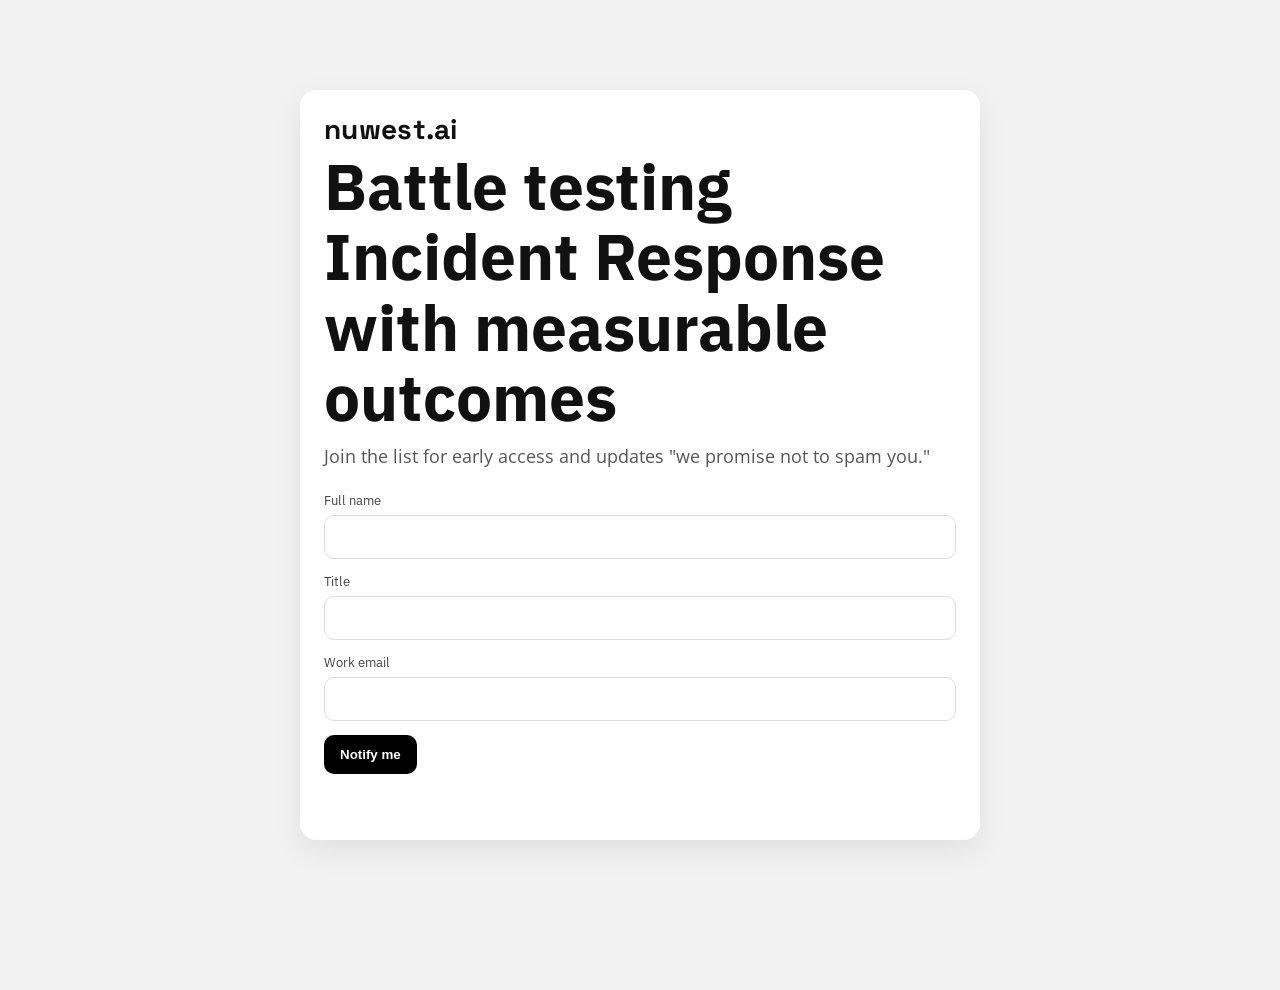
==== coming soon webpage/index.html @ dcfb5a33 "Add files via upload nuwest.ai coming soon site files" ====
<!doctype html>
<html lang="en">
<head>
  <meta charset="utf-8" />
  <meta name="viewport" content="width=device-width,initial-scale=1" />
  <title>nuwest.ai — Coming Soon</title>

  <!-- Fonts -->
  <link href="https://fonts.googleapis.com/css2?family=Space+Grotesk:wght@600;700&family=IBM+Plex+Sans:wght@600&family=Open+Sans:wght@400;600&display=swap" rel="stylesheet">

  <!-- Use your existing CSS file name. If your bucket has style.css, keep this: -->
  <link rel="stylesheet" href="style.css" />
</head>
<body>
  <main class="container">
    <h1 class="brand" style="font-family:'Space Grotesk',sans-serif;">nuwest.ai</h1>
    <h1>Battle testing Incident Response with measurable outcomes</h1>
    <p class="lead">Join the list for early access and updates "we promise not to spam you."</p>

    <form id="subscribeForm" novalidate>
      <div class="field">
        <label for="name">Full name</label>
        <input id="name"  name="name"  type="text" required autocomplete="name"  maxlength="100">
      </div>

      <div class="field">
        <label for="title">Title</label>
        <input id="title" name="title" type="text" autocomplete="organization-title" maxlength="100">

      </div>

      <div class="field">
        <label for="email">Work email</label>
        <input id="email" name="email" type="email" required autocomplete="email" maxlength="254">
      </div>

      <button type="submit">Notify me</button>
      <div id="status" role="status" aria-live="polite"></div>
    </form>
  </main>

  <script src="script.js"></script>
</body>
</html>
---- coming soon webpage/style.css ----
/* === nuwest.ai Coming Soon (enhanced) === */
:root{
  --bg:#f2f2f2; --ink:#111; --muted:#555; --accent:#0a7cff;
  --radius:16px; --max:680px;
}
*{box-sizing:border-box}
html,body{margin:0;height:100%}
body{
  background:var(--bg);
  color:var(--ink);
  font-family:'Open Sans', Arial, sans-serif;
}
.container{
  max-width:var(--max);
  margin:10vh auto 6vh;
  padding:24px;
  background:#fff;
  border-radius:var(--radius);
  box-shadow:0 10px 30px rgba(0,0,0,.08);
}
.brand{
  font-family:'Space Grotesk', sans-serif;
  font-size:28px; font-weight:700; letter-spacing:.3px;
  margin:0 0 6px;
}
h1{
  font-family:'IBM Plex Sans', sans-serif;
  font-weight:700;
  font-size: clamp(40px, 6vw, 64px);   /* <<< bigger, responsive */
  line-height:1.1;
  margin:6px 0 12px;
}
p.lead{
  margin:0 0 24px;
  color:var(--muted);
  font-size: clamp(16px, 2.2vw, 18px);
}
form{
  display:flex; flex-direction:column; gap:14px;
  text-align:left;
}
label{
  font-family:'IBM Plex Sans', sans-serif;
  font-size:13px; color:#444; margin-bottom:6px; display:block;
}
.field input{
  width:100%; padding:12px 14px; font-size:16px;
  border:1px solid #ddd; border-radius:10px; outline:none;
}
.field input:focus{
  border-color:var(--accent);
  box-shadow:0 0 0 3px rgba(10,124,255,.15);
}
button{
  align-self:flex-start;
  padding:12px 16px; border:0; border-radius:10px;
  background:#000; color:#fff; font-weight:700; cursor:pointer;
}
button:disabled{opacity:.6; cursor:not-allowed}
#status{margin-top:8px; min-height:20px; color:var(--accent); font-size:14px}
footer{max-width:var(--max); margin:18px auto; color:var(--muted); text-align:center}
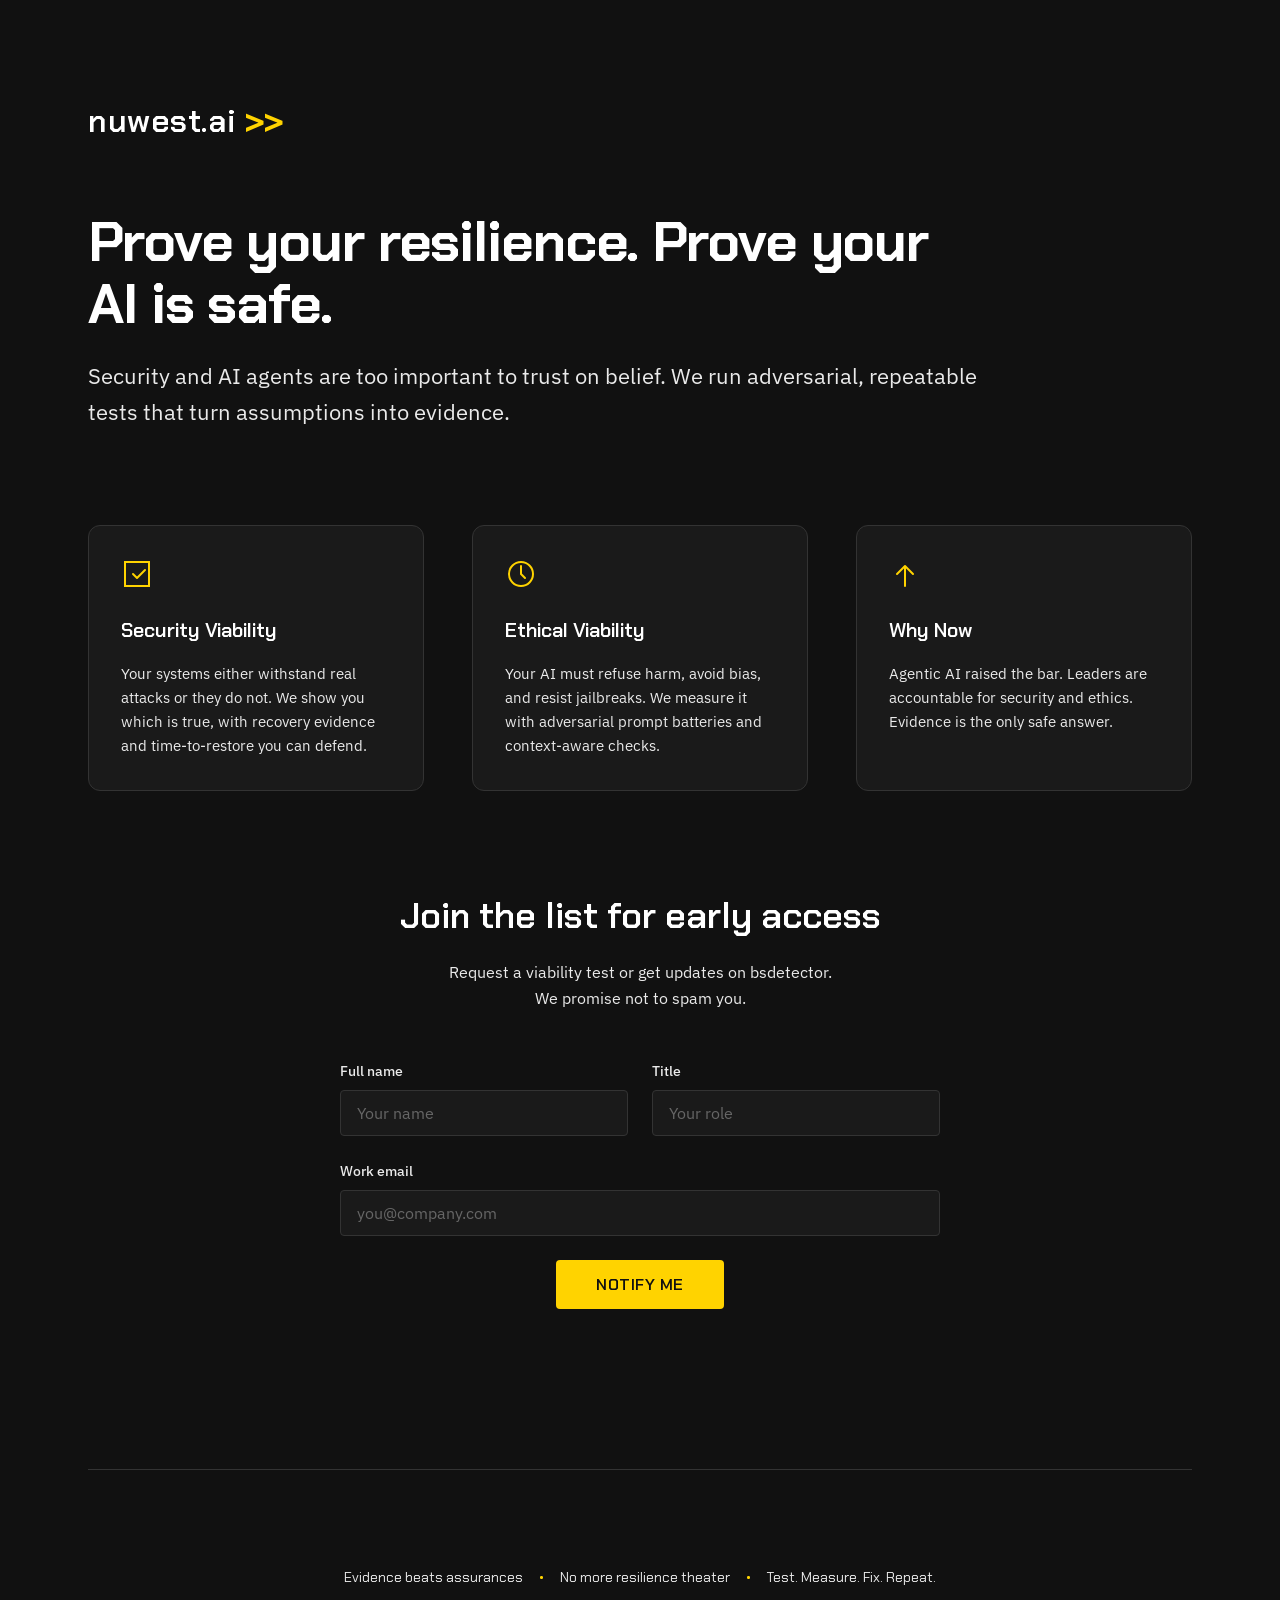
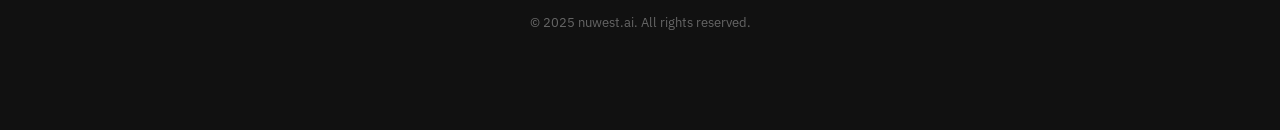
==== commit 58b22260: "Complete Phase 1 MVP - Brand-compliant lead capture page Rebuilt coming soon page with nuwest.ai bra" ====
--- a/coming soon webpage/index.html
+++ b/coming soon webpage/index.html
@@ -3,40 +3,110 @@
 <head>
   <meta charset="utf-8" />
   <meta name="viewport" content="width=device-width,initial-scale=1" />
-  <title>nuwest.ai — Coming Soon</title>
+  <title>nuwest.ai — Prove your resilience. Prove your AI is safe.</title>
+  <meta name="description" content="Security and AI agents are too important to trust on belief. We run adversarial, repeatable tests that turn assumptions into evidence.">
+
+  <!-- Open Graph / Social -->
+  <meta property="og:type" content="website">
+  <meta property="og:title" content="nuwest.ai — Prove your resilience. Prove your AI is safe.">
+  <meta property="og:description" content="Security and AI agents are too important to trust on belief. We run adversarial, repeatable tests that turn assumptions into evidence.">
+  <meta property="og:image" content="/og-image.png">
 
   <!-- Fonts -->
-  <link href="https://fonts.googleapis.com/css2?family=Space+Grotesk:wght@600;700&family=IBM+Plex+Sans:wght@600&family=Open+Sans:wght@400;600&display=swap" rel="stylesheet">
+  <link rel="preconnect" href="https://fonts.googleapis.com">
+  <link rel="preconnect" href="https://fonts.gstatic.com" crossorigin>
+  <link href="https://fonts.googleapis.com/css2?family=Chakra+Petch:wght@400;500;600;700&family=IBM+Plex+Sans:wght@400;500;600&display=swap" rel="stylesheet">
 
-  <!-- Use your existing CSS file name. If your bucket has style.css, keep this: -->
   <link rel="stylesheet" href="style.css" />
 </head>
 <body>
   <main class="container">
-    <h1 class="brand" style="font-family:'Space Grotesk',sans-serif;">nuwest.ai</h1>
-    <h1>Battle testing Incident Response with measurable outcomes</h1>
-    <p class="lead">Join the list for early access and updates "we promise not to spam you."</p>
+    <!-- Logo -->
+    <div class="logo">
+      <span class="logo-text">nuwest.ai</span>
+      <span class="logo-chevrons">>></span>
+    </div>
 
-    <form id="subscribeForm" novalidate>
-      <div class="field">
-        <label for="name">Full name</label>
-        <input id="name"  name="name"  type="text" required autocomplete="name"  maxlength="100">
+    <!-- Hero Section -->
+    <section class="hero">
+      <h1>Prove your resilience. Prove your AI is safe.</h1>
+      <p class="lead">Security and AI agents are too important to trust on belief. We run adversarial, repeatable tests that turn assumptions into evidence.</p>
+    </section>
+
+    <!-- Value Propositions -->
+    <section class="value-props">
+      <div class="value-card">
+        <div class="value-icon">
+          <svg width="32" height="32" viewBox="0 0 32 32" fill="none" xmlns="http://www.w3.org/2000/svg">
+            <rect x="4" y="4" width="24" height="24" stroke="currentColor" stroke-width="2" fill="none"/>
+            <path d="M12 16L16 20L24 12" stroke="currentColor" stroke-width="2" stroke-linecap="round" stroke-linejoin="round"/>
+          </svg>
+        </div>
+        <h3>Security Viability</h3>
+        <p>Your systems either withstand real attacks or they do not. We show you which is true, with recovery evidence and time-to-restore you can defend.</p>
       </div>
 
-      <div class="field">
-        <label for="title">Title</label>
-        <input id="title" name="title" type="text" autocomplete="organization-title" maxlength="100">
-
+      <div class="value-card">
+        <div class="value-icon">
+          <svg width="32" height="32" viewBox="0 0 32 32" fill="none" xmlns="http://www.w3.org/2000/svg">
+            <circle cx="16" cy="16" r="12" stroke="currentColor" stroke-width="2" fill="none"/>
+            <path d="M16 8V16L20 20" stroke="currentColor" stroke-width="2" stroke-linecap="round" stroke-linejoin="round"/>
+          </svg>
+        </div>
+        <h3>Ethical Viability</h3>
+        <p>Your AI must refuse harm, avoid bias, and resist jailbreaks. We measure it with adversarial prompt batteries and context-aware checks.</p>
       </div>
 
-      <div class="field">
-        <label for="email">Work email</label>
-        <input id="email" name="email" type="email" required autocomplete="email" maxlength="254">
+      <div class="value-card">
+        <div class="value-icon">
+          <svg width="32" height="32" viewBox="0 0 32 32" fill="none" xmlns="http://www.w3.org/2000/svg">
+            <path d="M8 16L16 8L24 16M16 8V28" stroke="currentColor" stroke-width="2" stroke-linecap="round" stroke-linejoin="round"/>
+          </svg>
+        </div>
+        <h3>Why Now</h3>
+        <p>Agentic AI raised the bar. Leaders are accountable for security and ethics. Evidence is the only safe answer.</p>
       </div>
+    </section>
 
-      <button type="submit">Notify me</button>
-      <div id="status" role="status" aria-live="polite"></div>
-    </form>
+    <!-- Lead Capture Form -->
+    <section class="form-section">
+      <h2>Join the list for early access</h2>
+      <p class="form-lead">Request a viability test or get updates on bsdetector.<br>We promise not to spam you.</p>
+
+      <form id="subscribeForm" novalidate>
+        <div class="form-row">
+          <div class="field">
+            <label for="name">Full name</label>
+            <input id="name" name="name" type="text" required autocomplete="name" maxlength="100" placeholder="Your name">
+          </div>
+
+          <div class="field">
+            <label for="title">Title</label>
+            <input id="title" name="title" type="text" autocomplete="organization-title" maxlength="100" placeholder="Your role">
+          </div>
+        </div>
+
+        <div class="field">
+          <label for="email">Work email</label>
+          <input id="email" name="email" type="email" required autocomplete="email" maxlength="254" placeholder="you@company.com">
+        </div>
+
+        <button type="submit">Notify me</button>
+        <div id="status" role="status" aria-live="polite"></div>
+      </form>
+    </section>
+
+    <!-- Footer Taglines -->
+    <footer class="footer">
+      <div class="taglines">
+        <span>Evidence beats assurances</span>
+        <span class="separator">•</span>
+        <span>No more resilience theater</span>
+        <span class="separator">•</span>
+        <span>Test. Measure. Fix. Repeat.</span>
+      </div>
+      <p class="copyright">© 2025 nuwest.ai. All rights reserved.</p>
+    </footer>
   </main>
 
   <script src="script.js"></script>
--- a/coming soon webpage/style.css
+++ b/coming soon webpage/style.css
@@ -1,61 +1,379 @@
-/* === nuwest.ai Coming Soon (enhanced) === */
-:root{
-  --bg:#f2f2f2; --ink:#111; --muted:#555; --accent:#0a7cff;
-  --radius:16px; --max:680px;
-}
-*{box-sizing:border-box}
-html,body{margin:0;height:100%}
-body{
-  background:var(--bg);
-  color:var(--ink);
-  font-family:'Open Sans', Arial, sans-serif;
-}
-.container{
-  max-width:var(--max);
-  margin:10vh auto 6vh;
-  padding:24px;
-  background:#fff;
-  border-radius:var(--radius);
-  box-shadow:0 10px 30px rgba(0,0,0,.08);
-}
-.brand{
-  font-family:'Space Grotesk', sans-serif;
-  font-size:28px; font-weight:700; letter-spacing:.3px;
-  margin:0 0 6px;
-}
-h1{
-  font-family:'IBM Plex Sans', sans-serif;
-  font-weight:700;
-  font-size: clamp(40px, 6vw, 64px);   /* <<< bigger, responsive */
-  line-height:1.1;
-  margin:6px 0 12px;
-}
-p.lead{
-  margin:0 0 24px;
-  color:var(--muted);
-  font-size: clamp(16px, 2.2vw, 18px);
-}
-form{
-  display:flex; flex-direction:column; gap:14px;
-  text-align:left;
-}
-label{
-  font-family:'IBM Plex Sans', sans-serif;
-  font-size:13px; color:#444; margin-bottom:6px; display:block;
-}
-.field input{
-  width:100%; padding:12px 14px; font-size:16px;
-  border:1px solid #ddd; border-radius:10px; outline:none;
-}
-.field input:focus{
-  border-color:var(--accent);
-  box-shadow:0 0 0 3px rgba(10,124,255,.15);
-}
-button{
-  align-self:flex-start;
-  padding:12px 16px; border:0; border-radius:10px;
-  background:#000; color:#fff; font-weight:700; cursor:pointer;
-}
-button:disabled{opacity:.6; cursor:not-allowed}
-#status{margin-top:8px; min-height:20px; color:var(--accent); font-size:14px}
-footer{max-width:var(--max); margin:18px auto; color:var(--muted); text-align:center}
+/* === nuwest.ai — Brand-compliant Dark Theme === */
+
+:root {
+  /* Brand Colors from nuwest_brand_guidelines-v0.2.md */
+  --signal-yellow: #FFD300;
+  --charcoal-black: #111111;
+  --matte-black: #1A1A1A;
+  --white: #FFFFFF;
+  --neutral-gray: #EAEAEA;
+
+  /* Spacing */
+  --space-xs: 8px;
+  --space-sm: 16px;
+  --space-md: 24px;
+  --space-lg: 32px;
+  --space-xl: 48px;
+  --space-2xl: 64px;
+  --space-3xl: 96px;
+
+  /* Border radius */
+  --radius-sm: 4px;
+  --radius-md: 8px;
+  --radius-lg: 12px;
+}
+
+/* === Reset === */
+* {
+  box-sizing: border-box;
+  margin: 0;
+  padding: 0;
+}
+
+html,
+body {
+  height: 100%;
+  margin: 0;
+}
+
+body {
+  background: var(--charcoal-black);
+  color: var(--white);
+  font-family: 'IBM Plex Sans', -apple-system, BlinkMacSystemFont, 'Segoe UI', sans-serif;
+  font-size: 16px;
+  line-height: 1.6;
+  -webkit-font-smoothing: antialiased;
+  -moz-osx-font-smoothing: grayscale;
+}
+
+/* === Container === */
+.container {
+  max-width: 1200px;
+  margin: 0 auto;
+  padding: var(--space-xl) var(--space-md);
+}
+
+@media (min-width: 768px) {
+  .container {
+    padding: var(--space-2xl) var(--space-lg);
+  }
+}
+
+@media (min-width: 1024px) {
+  .container {
+    padding: var(--space-3xl) var(--space-xl);
+  }
+}
+
+/* === Logo === */
+.logo {
+  font-family: 'Chakra Petch', monospace;
+  font-size: clamp(24px, 4vw, 32px);
+  font-weight: 600;
+  letter-spacing: 0.5px;
+  margin-bottom: var(--space-2xl);
+  display: flex;
+  align-items: center;
+  gap: 8px;
+}
+
+.logo-text {
+  color: var(--white);
+}
+
+.logo-chevrons {
+  color: var(--signal-yellow);
+  font-weight: 700;
+}
+
+/* === Hero Section === */
+.hero {
+  margin-bottom: var(--space-3xl);
+  max-width: 900px;
+}
+
+h1 {
+  font-family: 'Chakra Petch', monospace;
+  font-weight: 700;
+  font-size: clamp(36px, 6vw, 56px);
+  line-height: 1.1;
+  margin-bottom: var(--space-md);
+  color: var(--white);
+  letter-spacing: -0.02em;
+}
+
+.lead {
+  font-family: 'IBM Plex Sans', sans-serif;
+  font-size: clamp(18px, 2.5vw, 22px);
+  line-height: 1.6;
+  color: var(--neutral-gray);
+  margin: 0;
+}
+
+/* === Value Propositions === */
+.value-props {
+  display: grid;
+  grid-template-columns: 1fr;
+  gap: var(--space-lg);
+  margin-bottom: var(--space-3xl);
+}
+
+@media (min-width: 768px) {
+  .value-props {
+    grid-template-columns: repeat(3, 1fr);
+    gap: var(--space-xl);
+  }
+}
+
+.value-card {
+  background: var(--matte-black);
+  border: 1px solid #333333;
+  border-radius: var(--radius-lg);
+  padding: var(--space-lg);
+  transition: all 0.3s ease;
+}
+
+.value-card:hover {
+  border-color: var(--signal-yellow);
+  transform: translateY(-4px);
+  box-shadow: 0 8px 24px rgba(255, 211, 0, 0.1);
+}
+
+.value-icon {
+  color: var(--signal-yellow);
+  margin-bottom: var(--space-md);
+  width: 32px;
+  height: 32px;
+}
+
+.value-card h3 {
+  font-family: 'Chakra Petch', monospace;
+  font-size: 20px;
+  font-weight: 600;
+  margin-bottom: var(--space-sm);
+  color: var(--white);
+}
+
+.value-card p {
+  font-size: 15px;
+  line-height: 1.6;
+  color: var(--neutral-gray);
+  margin: 0;
+}
+
+/* === Form Section === */
+.form-section {
+  max-width: 600px;
+  margin: 0 auto var(--space-3xl);
+  text-align: center;
+}
+
+.form-section h2 {
+  font-family: 'Chakra Petch', monospace;
+  font-size: clamp(28px, 4vw, 36px);
+  font-weight: 600;
+  margin-bottom: var(--space-sm);
+  color: var(--white);
+}
+
+.form-lead {
+  font-size: 16px;
+  color: var(--neutral-gray);
+  margin-bottom: var(--space-xl);
+}
+
+/* === Form === */
+form {
+  display: flex;
+  flex-direction: column;
+  gap: var(--space-md);
+  text-align: left;
+}
+
+.form-row {
+  display: grid;
+  grid-template-columns: 1fr;
+  gap: var(--space-md);
+}
+
+@media (min-width: 640px) {
+  .form-row {
+    grid-template-columns: 1fr 1fr;
+  }
+}
+
+.field {
+  display: flex;
+  flex-direction: column;
+}
+
+label {
+  font-family: 'IBM Plex Sans', sans-serif;
+  font-size: 14px;
+  font-weight: 500;
+  color: var(--neutral-gray);
+  margin-bottom: var(--space-xs);
+}
+
+input {
+  width: 100%;
+  padding: 12px 16px;
+  font-family: 'IBM Plex Sans', sans-serif;
+  font-size: 16px;
+  background: var(--matte-black);
+  color: var(--white);
+  border: 1px solid #333333;
+  border-radius: var(--radius-sm);
+  outline: none;
+  transition: all 0.2s ease;
+}
+
+input::placeholder {
+  color: #666666;
+}
+
+input:hover {
+  border-color: #555555;
+}
+
+input:focus {
+  border-color: var(--signal-yellow);
+  box-shadow: 0 0 0 3px rgba(255, 211, 0, 0.1);
+}
+
+input:invalid:not(:placeholder-shown) {
+  border-color: #ff4444;
+}
+
+/* === Button === */
+button {
+  align-self: center;
+  padding: 14px 40px;
+  font-family: 'Chakra Petch', monospace;
+  font-size: 16px;
+  font-weight: 600;
+  background: var(--signal-yellow);
+  color: var(--charcoal-black);
+  border: none;
+  border-radius: var(--radius-sm);
+  cursor: pointer;
+  transition: all 0.3s ease;
+  text-transform: uppercase;
+  letter-spacing: 0.5px;
+}
+
+button:hover {
+  background: #FFDA1A;
+  transform: translateY(-2px);
+  box-shadow: 0 0 20px rgba(255, 211, 0, 0.3);
+}
+
+button:active {
+  transform: translateY(0);
+}
+
+button:disabled {
+  opacity: 0.5;
+  cursor: not-allowed;
+  transform: none;
+}
+
+/* === Status Messages === */
+#status {
+  margin-top: var(--space-sm);
+  min-height: 24px;
+  font-size: 14px;
+  text-align: center;
+  color: var(--signal-yellow);
+}
+
+#status.error {
+  color: #ff4444;
+}
+
+#status.success {
+  color: #44ff44;
+}
+
+/* === Footer === */
+.footer {
+  text-align: center;
+  padding-top: var(--space-3xl);
+  border-top: 1px solid #333333;
+}
+
+.taglines {
+  font-family: 'Chakra Petch', monospace;
+  font-size: clamp(12px, 2vw, 14px);
+  color: var(--neutral-gray);
+  margin-bottom: var(--space-md);
+  display: flex;
+  flex-wrap: wrap;
+  justify-content: center;
+  gap: var(--space-sm);
+}
+
+.separator {
+  color: var(--signal-yellow);
+}
+
+.copyright {
+  font-size: 13px;
+  color: #666666;
+  margin: 0;
+}
+
+/* === Animations === */
+@keyframes fadeIn {
+  from {
+    opacity: 0;
+    transform: translateY(20px);
+  }
+  to {
+    opacity: 1;
+    transform: translateY(0);
+  }
+}
+
+.hero,
+.value-props,
+.form-section {
+  animation: fadeIn 0.6s ease-out;
+}
+
+/* === Accessibility === */
+@media (prefers-reduced-motion: reduce) {
+  *,
+  *::before,
+  *::after {
+    animation-duration: 0.01ms !important;
+    animation-iteration-count: 1 !important;
+    transition-duration: 0.01ms !important;
+  }
+}
+
+/* Focus visible for keyboard navigation */
+*:focus-visible {
+  outline: 2px solid var(--signal-yellow);
+  outline-offset: 2px;
+}
+
+/* === Responsive === */
+@media (max-width: 640px) {
+  h1 {
+    font-size: 32px;
+  }
+
+  .lead {
+    font-size: 18px;
+  }
+
+  .value-card {
+    padding: var(--space-md);
+  }
+
+  button {
+    width: 100%;
+    padding: 14px 24px;
+  }
+}
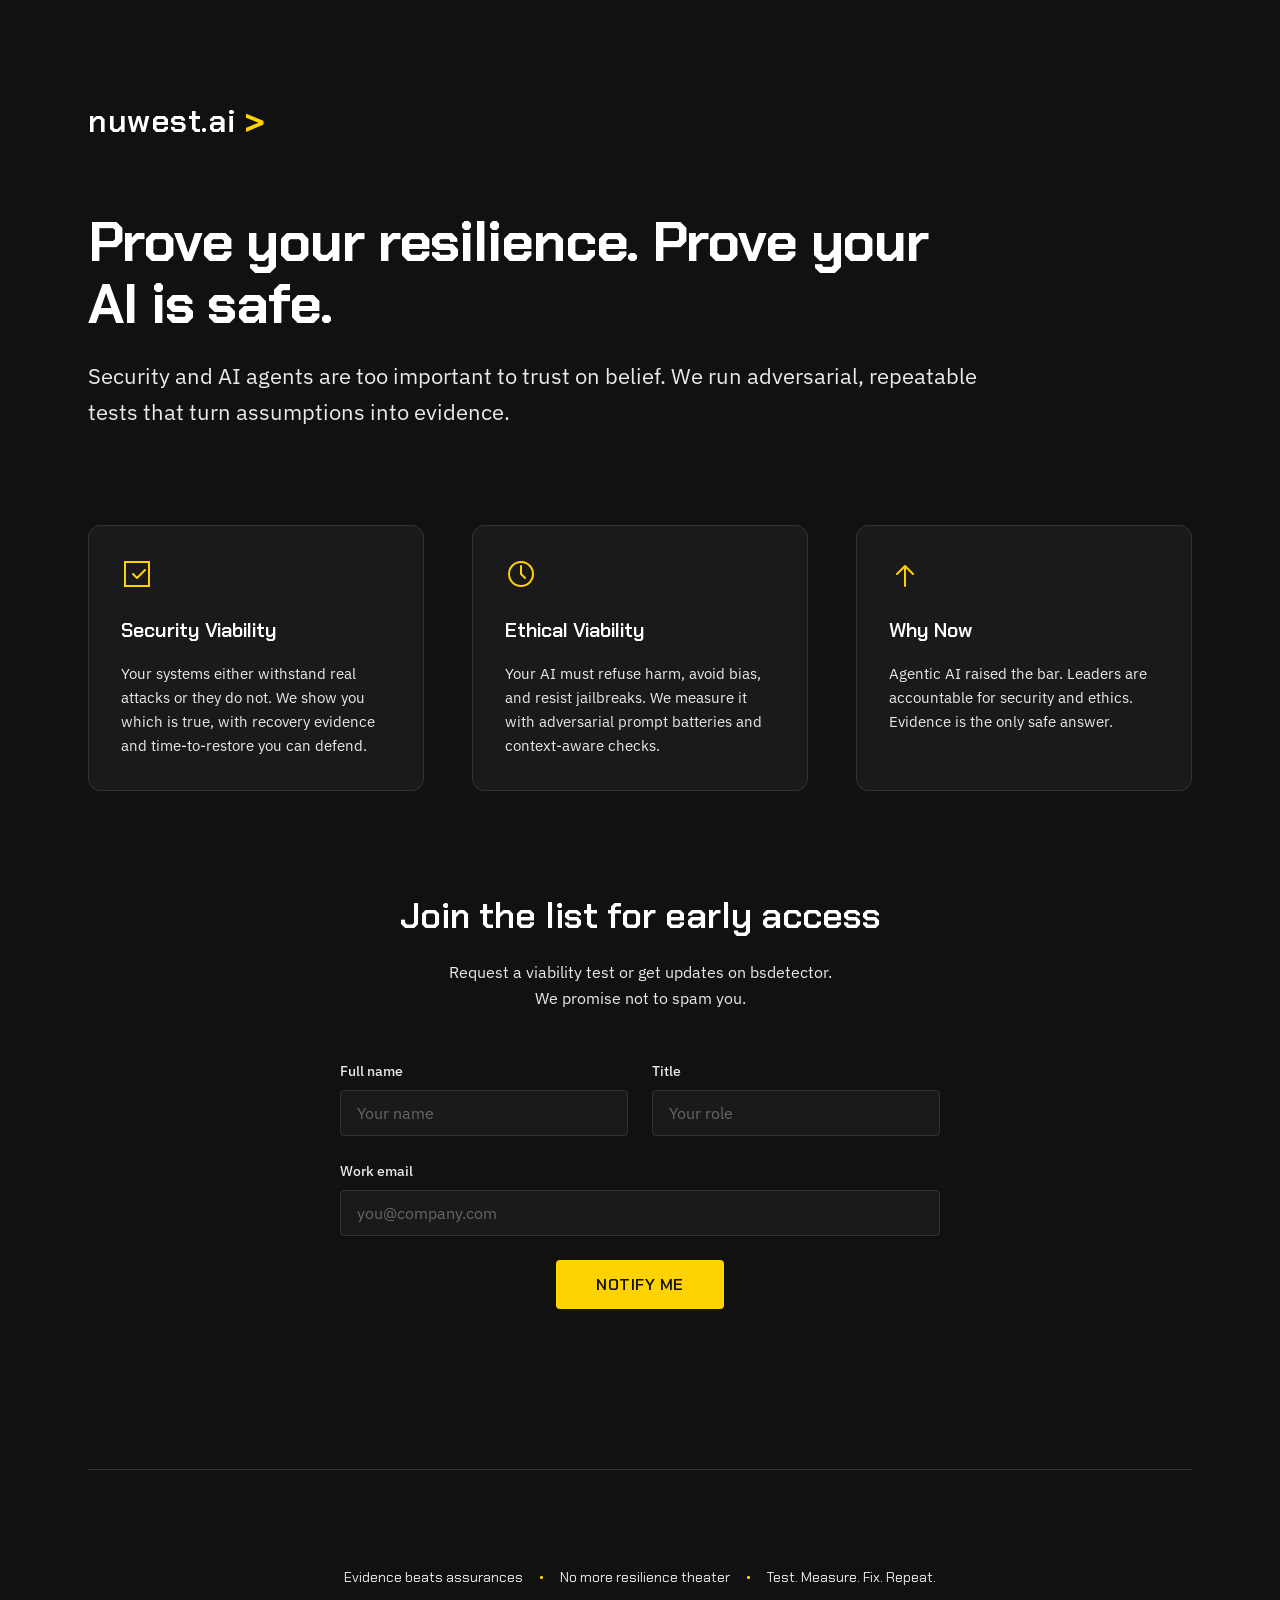
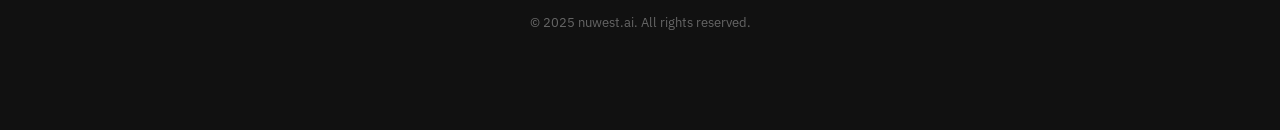
==== commit 4b3d4627: "Update logo to single chevron and add hero headline options Logo changes: - Changed nuwest.ai >> to " ====
--- a/coming soon webpage/index.html
+++ b/coming soon webpage/index.html
@@ -24,7 +24,7 @@
     <!-- Logo -->
     <div class="logo">
       <span class="logo-text">nuwest.ai</span>
-      <span class="logo-chevrons">>></span>
+      <span class="logo-chevrons">></span>
     </div>
 
     <!-- Hero Section -->
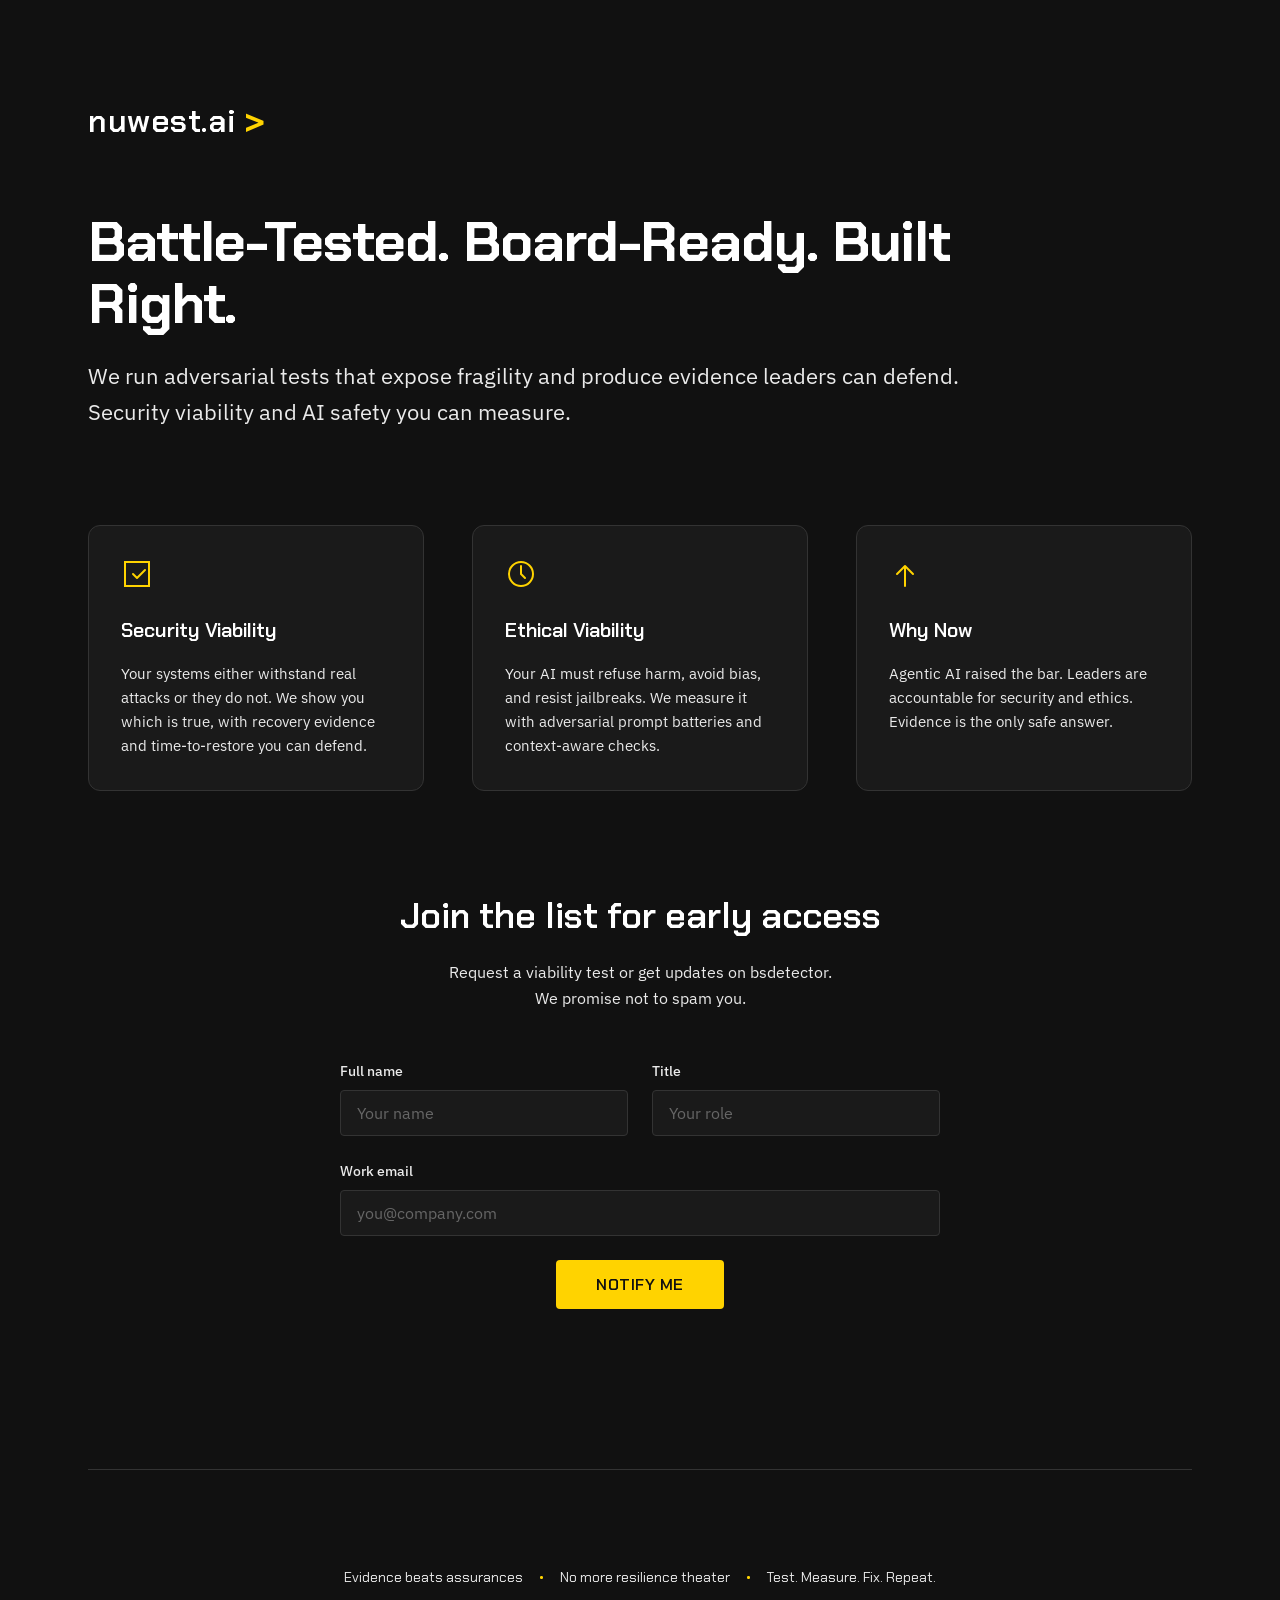
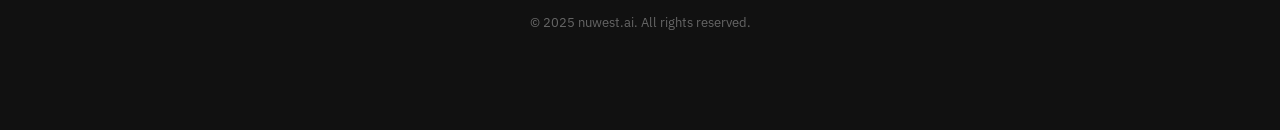
==== commit 4a7ff23d: "Update hero headline to 'Battle-Tested. Board-Ready. Built Right.' Changed from "Prove your resilien" ====
--- a/coming soon webpage/index.html
+++ b/coming soon webpage/index.html
@@ -3,13 +3,13 @@
 <head>
   <meta charset="utf-8" />
   <meta name="viewport" content="width=device-width,initial-scale=1" />
-  <title>nuwest.ai — Prove your resilience. Prove your AI is safe.</title>
-  <meta name="description" content="Security and AI agents are too important to trust on belief. We run adversarial, repeatable tests that turn assumptions into evidence.">
+  <title>nuwest.ai — Battle-Tested. Board-Ready. Built Right.</title>
+  <meta name="description" content="Adversarial testing that exposes fragility and produces evidence leaders can defend. Security viability and AI safety you can measure.">
 
   <!-- Open Graph / Social -->
   <meta property="og:type" content="website">
-  <meta property="og:title" content="nuwest.ai — Prove your resilience. Prove your AI is safe.">
-  <meta property="og:description" content="Security and AI agents are too important to trust on belief. We run adversarial, repeatable tests that turn assumptions into evidence.">
+  <meta property="og:title" content="nuwest.ai — Battle-Tested. Board-Ready. Built Right.">
+  <meta property="og:description" content="Adversarial testing that exposes fragility and produces evidence leaders can defend. Security viability and AI safety you can measure.">
   <meta property="og:image" content="/og-image.png">
 
   <!-- Fonts -->
@@ -29,8 +29,8 @@
 
     <!-- Hero Section -->
     <section class="hero">
-      <h1>Prove your resilience. Prove your AI is safe.</h1>
-      <p class="lead">Security and AI agents are too important to trust on belief. We run adversarial, repeatable tests that turn assumptions into evidence.</p>
+      <h1>Battle-Tested. Board-Ready. Built Right.</h1>
+      <p class="lead">We run adversarial tests that expose fragility and produce evidence leaders can defend. Security viability and AI safety you can measure.</p>
     </section>
 
     <!-- Value Propositions -->
